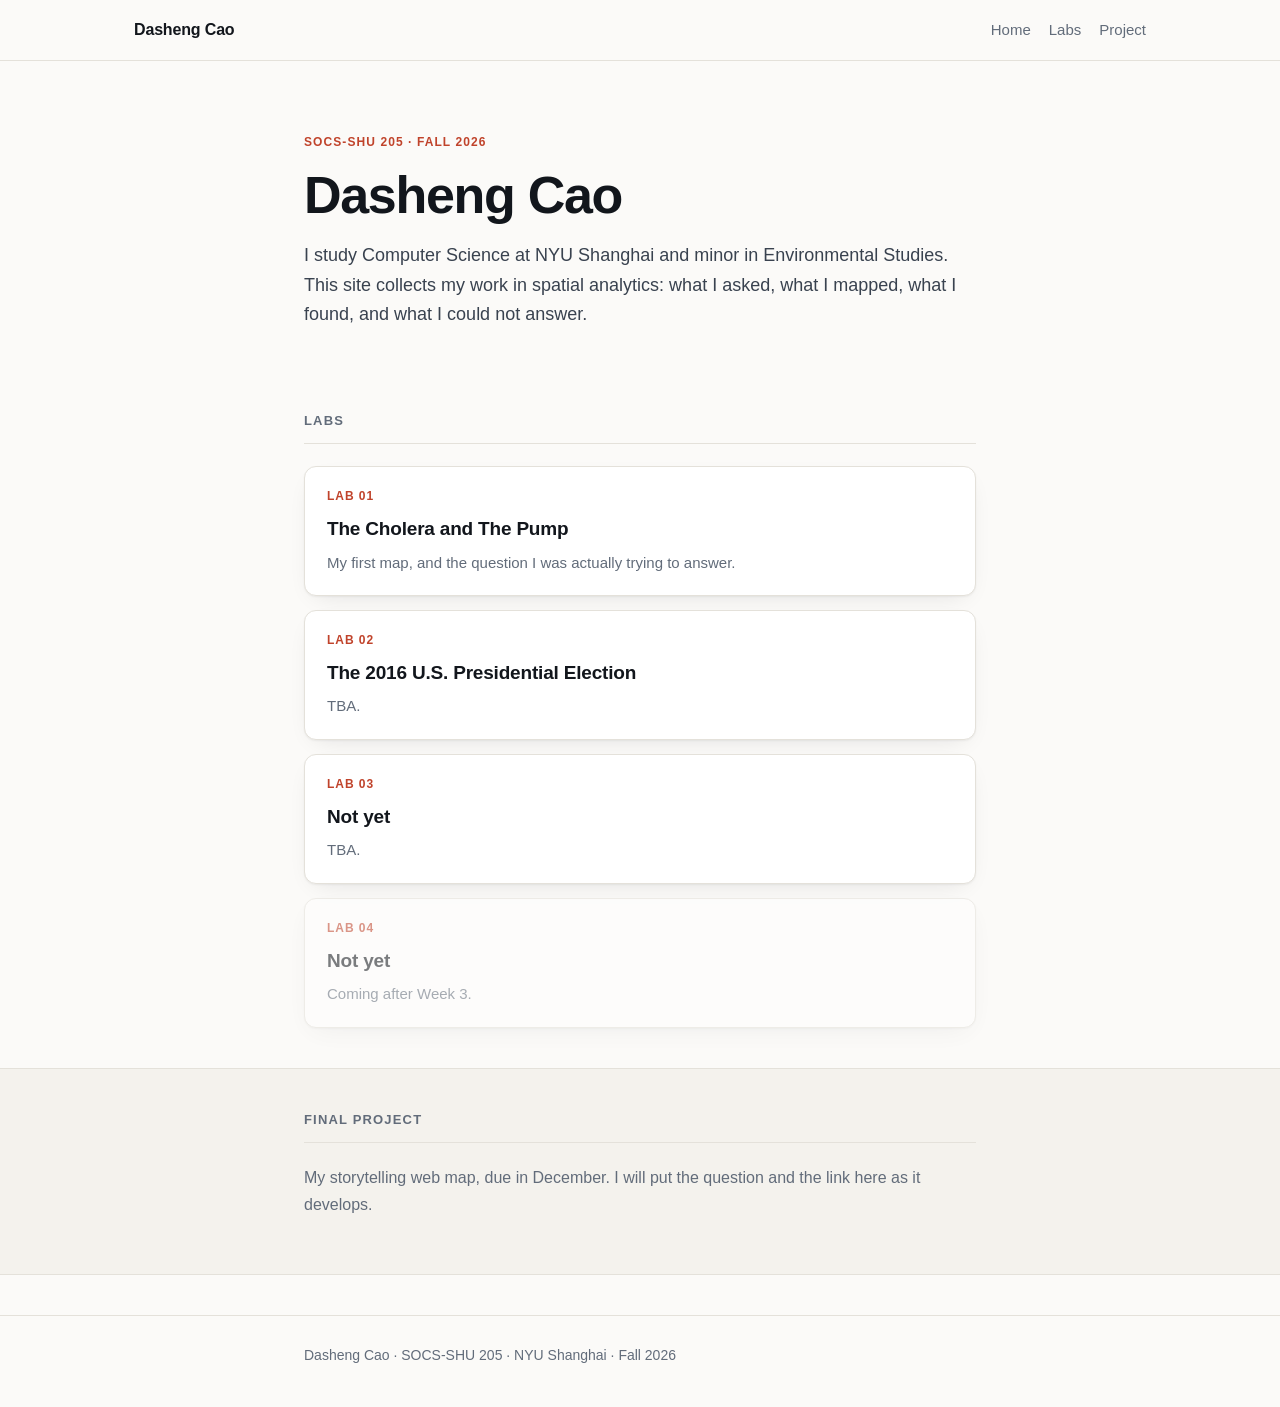
==== index.html @ b09c5251 "添加了lab02卡片的标题" ====
<!DOCTYPE html>
<html lang="en">
<head>
<meta charset="utf-8">
<meta name="viewport" content="width=device-width, initial-scale=1">

<!-- ============================================================
     EDIT THIS: the text between <title> and </title> shows up in
     the browser tab and in Google results.
     ============================================================ -->
<title>Dasheng Cao · Spatial Analytics Portfolio</title>

<meta name="description" content="Coursework and projects in spatial analytics, SOCS-SHU 205 at NYU Shanghai.">
<link rel="stylesheet" href="style.css">
</head>

<body>
<a class="skip" href="#main">Skip to content</a>

<header class="site-head">
  <div class="wrap">
    <!-- EDIT THIS: your name, as you want it read. -->
    <a class="brand" href="index.html">Dasheng Cao</a>
    <nav>
      <a href="index.html">Home</a>
      <a href="#labs">Labs</a>
      <a href="#project">Project</a>
    </nav>
  </div>
</header>

<main id="main">

  <!-- ============================================================
       THE TOP OF THE PAGE
       EDIT THIS: the kicker, the heading, and the paragraph.
       Keep the paragraph to two or three sentences.
       ============================================================ -->
  <section class="hero">
    <div class="wrap wrap-narrow">
      <p class="kicker">SOCS-SHU 205 · Fall 2026</p>
      <h1>Dasheng Cao</h1>
      <p class="lede">
        I study Computer Science at NYU Shanghai and minor in Environmental Studies. This site collects my
        work in spatial analytics: what I asked, what I mapped, what I found,
        and what I could not answer.
      </p>
    </div>
  </section>

  <!-- ============================================================
       LAB ENTRIES
       To add a lab: copy one <li> block below, paste it, edit it.
       Delete the ones you have not done yet.
       ============================================================ -->
  <section id="labs">
    <div class="wrap wrap-narrow">
      <h2>Labs</h2>
      <ul class="cards">

        <li class="card">
          <a href="labs/lab-01.html">
            <span class="card-num">Lab 01</span>
            <span class="card-title">The Cholera and The Pump</span>
            <span class="card-note">
              My first map, and the question I was actually trying to answer.
            </span>
          </a>
        </li>

        <li class="card">
          <a href="labs/lab-02.html">
            <span class="card-num">Lab 02</span>
            <span class="card-title">The 2016 U.S. Presidential Election</span>
            <span class="card-note">
              TBA.
            </span>
          </a>
        </li>

        <li class="card">
          <a href="labs/lab-03.html">
            <span class="card-num">Lab 03</span>
            <span class="card-title">Not yet</span>
            <span class="card-note">
              TBA.
            </span>
          </a>
        </li>

        <!-- Copy from here -->
        <li class="card card-todo">
          <span class="card-num">Lab 04</span>
          <span class="card-title">Not yet</span>
          <span class="card-note">Coming after Week 3.</span>
        </li>
        <!-- to here, to add another. -->

      </ul>
    </div>
  </section>

  <!-- ============================================================
       FINAL PROJECT
       Leave this here all semester. It fills up later.
       ============================================================ -->
  <section id="project" class="band">
    <div class="wrap wrap-narrow">
      <h2>Final project</h2>
      <p class="muted">
        My storytelling web map, due in December. I will put the question and
        the link here as it develops.
      </p>
    </div>
  </section>

</main>

<footer class="site-foot">
  <div class="wrap wrap-narrow">
    <!-- EDIT THIS: your name and the year. -->
    <p>Dasheng Cao · SOCS-SHU 205 · NYU Shanghai · Fall 2026</p>
  </div>
</footer>

</body>
</html>
---- style.css ----
/* ============================================================
   Your portfolio stylesheet.

   No external fonts, scripts, or CDNs. Everything loads from your
   own repository, so the site behaves the same on campus in
   Shanghai as it does anywhere else. Please keep it that way.

   START HERE: the block below controls every colour on the site.
   Change --accent to any colour you like and reload the page.
   ============================================================ */

:root {
  --bg:          #fbfaf8;   /* page background          */
  --bg-alt:      #f4f2ed;   /* alternate band           */
  --surface:     #ffffff;   /* cards                    */
  --ink:         #12161c;   /* main text                */
  --ink-soft:    #39424f;
  --muted:       #626c7a;   /* secondary text           */
  --line:        #e4e1da;   /* borders                  */
  --accent:      #c0432b;   /* EDIT THIS ONE FIRST      */
  --accent-ink:  #99331e;   /* darker accent, for links */

  --radius: 12px;
  --shadow: 0 1px 2px rgba(18,22,28,.05), 0 8px 24px -12px rgba(18,22,28,.14);

  --sans: -apple-system, BlinkMacSystemFont, "Segoe UI", "Helvetica Neue",
          "PingFang SC", "Hiragino Sans GB", "Microsoft YaHei", Roboto, Arial,
          sans-serif;
}

/* Dark mode. These are the same variables, for people whose device
   is set to dark. You do not have to touch this. */
@media (prefers-color-scheme: dark) {
  :root {
    --bg:         #0d1117;
    --bg-alt:     #12181f;
    --surface:    #161c24;
    --ink:        #e9ecef;
    --ink-soft:   #c3cad3;
    --muted:      #98a3b1;
    --line:       #262d38;
    --accent:     #ff7051;
    --accent-ink: #ff9077;
    --shadow:     0 1px 2px rgba(0,0,0,.4), 0 8px 24px -12px rgba(0,0,0,.6);
  }
}

/* ---------- basics ---------- */
*, *::before, *::after { box-sizing: border-box; }
html { -webkit-text-size-adjust: 100%; scroll-behavior: smooth; }

body {
  margin: 0;
  background: var(--bg);
  color: var(--ink);
  font-family: var(--sans);
  font-size: 16px;
  line-height: 1.65;
  -webkit-font-smoothing: antialiased;
}

img { max-width: 100%; height: auto; display: block; }
a { color: var(--accent-ink); text-underline-offset: 2px; }
a:hover { color: var(--accent); }

.wrap { width: 100%; max-width: 1060px; margin: 0 auto; padding: 0 24px; }
.wrap-narrow { max-width: 720px; }
.muted { color: var(--muted); }

.skip { position: absolute; left: -9999px; top: 0; z-index: 100;
        background: var(--accent); color: #fff; padding: 10px 16px; }
.skip:focus { left: 0; }

/* ---------- header ---------- */
.site-head {
  border-bottom: 1px solid var(--line);
  background: var(--bg);
  position: sticky; top: 0; z-index: 50;
}
.site-head .wrap {
  display: flex; align-items: center; gap: 20px;
  min-height: 60px; flex-wrap: wrap;
}
.brand {
  font-weight: 600; color: var(--ink); text-decoration: none;
  margin-right: auto; letter-spacing: -0.01em;
}
.site-head nav { display: flex; gap: 18px; }
.site-head nav a { color: var(--muted); text-decoration: none; font-size: 15px; }
.site-head nav a:hover { color: var(--accent); }

/* ---------- hero ---------- */
.hero { padding: 72px 0 40px; }
.kicker {
  font-size: 12px; font-weight: 600; letter-spacing: .09em;
  text-transform: uppercase; color: var(--accent); margin: 0 0 14px;
}
.hero h1 {
  font-size: clamp(34px, 6vw, 52px);
  line-height: 1.08; letter-spacing: -0.025em;
  margin: 0 0 18px; font-weight: 700;
}
.lede { font-size: 18px; color: var(--ink-soft); margin: 0; }

/* ---------- sections ---------- */
section { padding: 40px 0; }
section h2 {
  font-size: 13px; font-weight: 600; letter-spacing: .09em;
  text-transform: uppercase; color: var(--muted);
  margin: 0 0 22px; padding-bottom: 12px;
  border-bottom: 1px solid var(--line);
}
.band { background: var(--bg-alt); border-top: 1px solid var(--line);
        border-bottom: 1px solid var(--line); }

/* ---------- lab cards ---------- */
.cards { list-style: none; margin: 0; padding: 0; display: grid; gap: 14px; }
.card {
  background: var(--surface); border: 1px solid var(--line);
  border-radius: var(--radius); box-shadow: var(--shadow);
}
.card > a, .card > span:first-child { display: block; }
.card > a {
  padding: 20px 22px; text-decoration: none; color: inherit;
  border-radius: var(--radius);
}
.card > a:hover { border-color: var(--accent); }
.card-todo { padding: 20px 22px; opacity: .55; }

.card-num {
  display: block; font-size: 12px; font-weight: 600;
  letter-spacing: .08em; text-transform: uppercase;
  color: var(--accent); margin-bottom: 6px;
}
.card-title { display: block; font-size: 19px; font-weight: 650;
              letter-spacing: -0.01em; margin-bottom: 6px; }
.card-note { display: block; font-size: 15px; color: var(--muted); }

/* ---------- lab entry pages ---------- */
.entry { padding: 56px 0 24px; }
.entry h1 {
  font-size: clamp(28px, 4.5vw, 40px); line-height: 1.15;
  letter-spacing: -0.02em; margin: 0 0 16px; font-weight: 700;
}
.entry h2 {
  font-size: 13px; font-weight: 600; letter-spacing: .09em;
  text-transform: uppercase; color: var(--muted);
  margin: 38px 0 12px; padding-bottom: 10px;
  border-bottom: 1px solid var(--line);
}
.entry p { margin: 0 0 16px; }

/* A map or image with a caption under it. */
figure { margin: 26px 0; }
figure img, figure iframe {
  width: 100%; border: 1px solid var(--line);
  border-radius: var(--radius); display: block;
}
figure iframe { height: 480px; }
figcaption { font-size: 14px; color: var(--muted); margin-top: 10px; }

/* The limitations box. Every entry needs one. */
.limits {
  background: var(--bg-alt); border: 1px solid var(--line);
  border-left: 3px solid var(--accent);
  border-radius: 0 var(--radius) var(--radius) 0;
  padding: 18px 22px; margin: 26px 0;
}
.limits p:last-child { margin-bottom: 0; }

.back { display: inline-block; margin-top: 32px; font-size: 15px; }

/* ---------- footer ---------- */
.site-foot {
  border-top: 1px solid var(--line); margin-top: 40px;
  padding: 28px 0 40px; color: var(--muted); font-size: 14px;
}
.site-foot p { margin: 0; }

/* ---------- phones ---------- */
@media (max-width: 600px) {
  .hero { padding: 48px 0 28px; }
  figure iframe { height: 340px; }
}
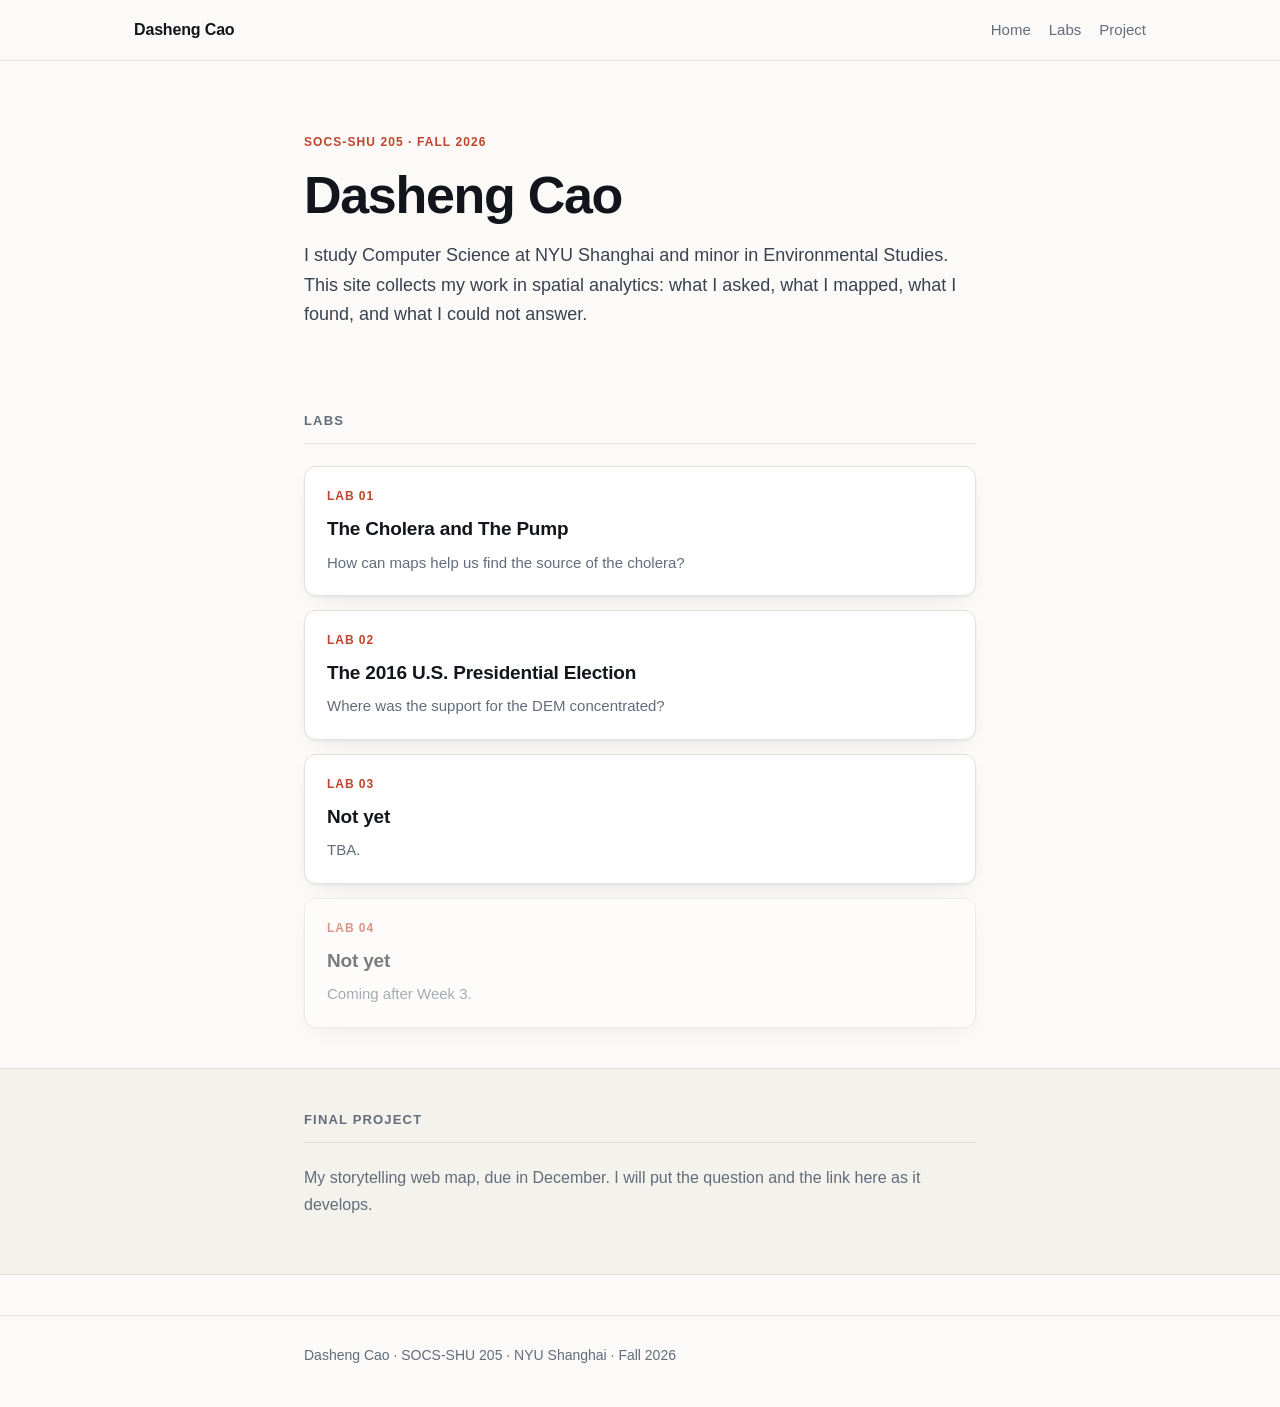
==== commit 4fa09150: "修改lab01和02的卡片的card-note" ====
--- a/index.html
+++ b/index.html
@@ -63,7 +63,7 @@
             <span class="card-num">Lab 01</span>
             <span class="card-title">The Cholera and The Pump</span>
             <span class="card-note">
-              My first map, and the question I was actually trying to answer.
+              How can maps help us find the source of the cholera?
             </span>
           </a>
         </li>
@@ -73,7 +73,7 @@
             <span class="card-num">Lab 02</span>
             <span class="card-title">The 2016 U.S. Presidential Election</span>
             <span class="card-note">
-              TBA.
+              Where was the support for the DEM concentrated?
             </span>
           </a>
         </li>
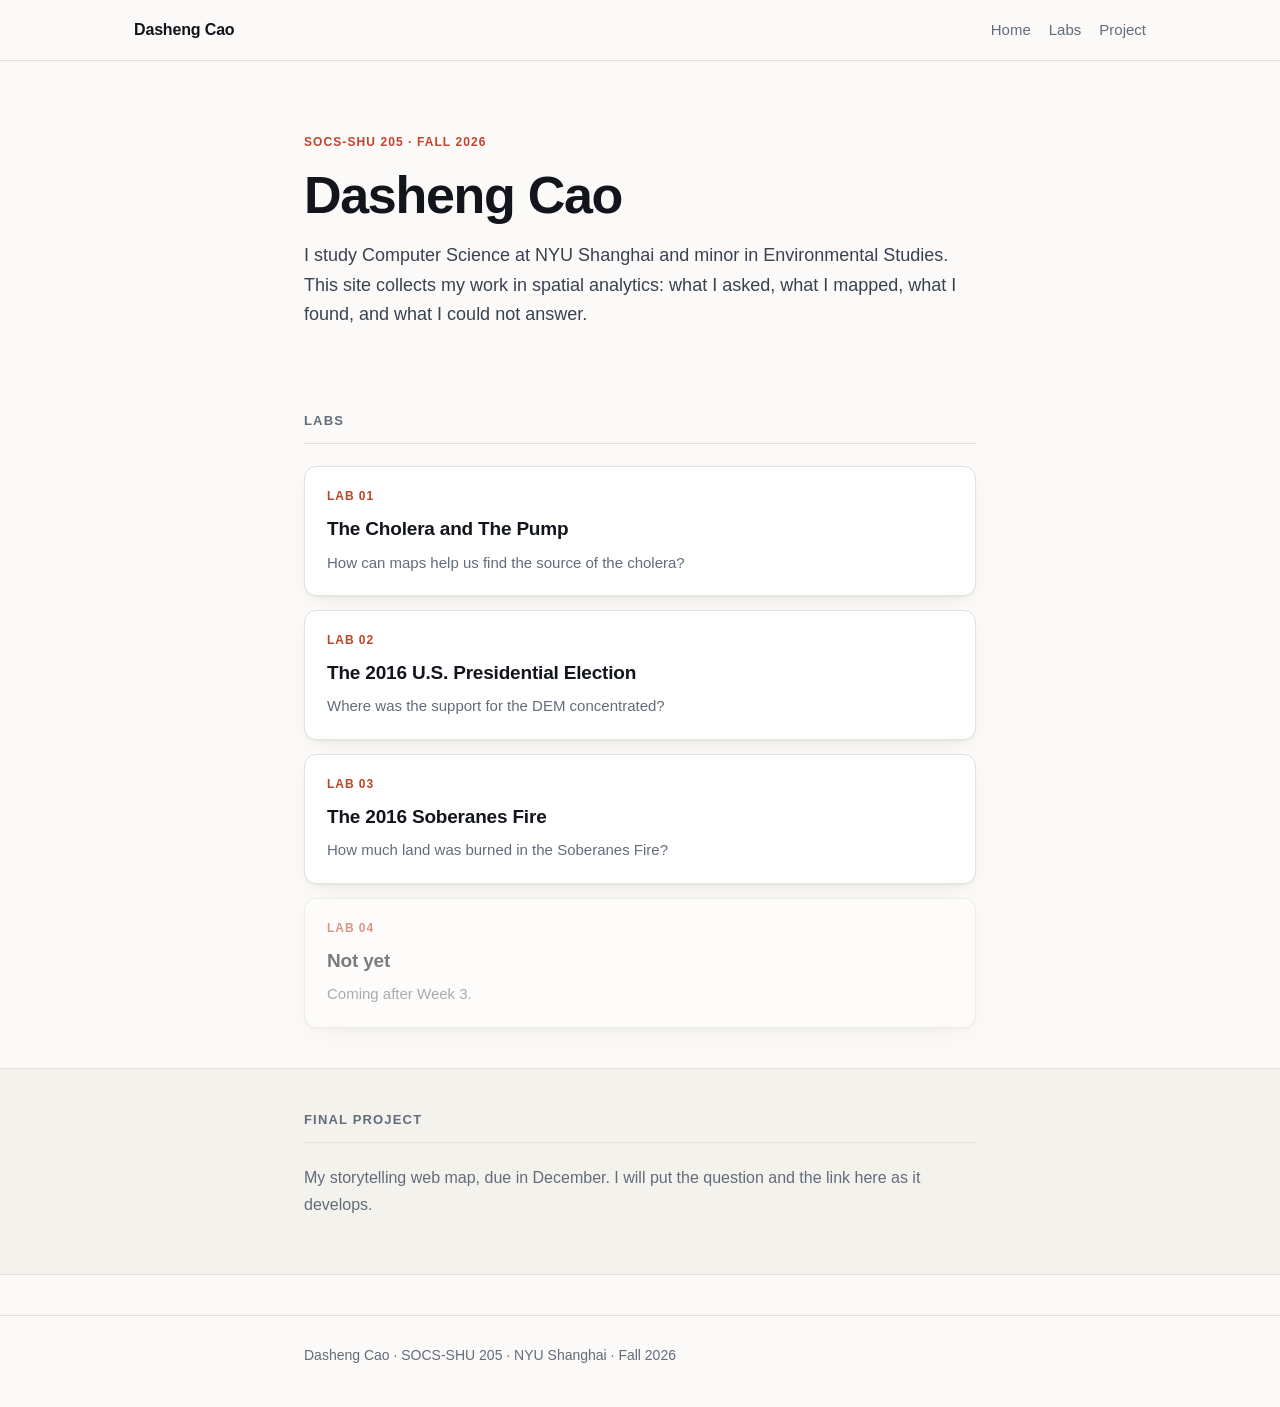
==== commit aa7bb660: "更新lab03卡片的标题与副标题。" ====
--- a/index.html
+++ b/index.html
@@ -81,9 +81,9 @@
         <li class="card">
           <a href="labs/lab-03.html">
             <span class="card-num">Lab 03</span>
-            <span class="card-title">Not yet</span>
+            <span class="card-title">The 2016 Soberanes Fire</span>
             <span class="card-note">
-              TBA.
+              How much land was burned in the Soberanes Fire?
             </span>
           </a>
         </li>
--- a/style.css
+++ b/style.css
@@ -150,6 +150,43 @@
 }
 .entry p { margin: 0 0 16px; }
 
+/* Code blocks (e.g. ArcGIS Arcade expressions). */
+.entry pre {
+  margin: 0 0 16px;
+  padding: 16px 18px;
+  background: var(--bg-alt);
+  border: 1px solid var(--line);
+  border-radius: var(--radius);
+  overflow-x: auto;
+  font-size: 14px;
+  line-height: 1.55;
+  font-family: ui-monospace, "SF Mono", "Cascadia Mono", "Segoe UI Mono",
+               Consolas, monospace;
+}
+
+/* Tables (results tables in entries). */
+.entry table {
+  width: 100%;
+  border-collapse: collapse;
+  margin: 0 0 16px;
+  font-size: 14px;
+}
+.entry th,
+.entry td {
+  border: 1px solid var(--line);
+  padding: 8px 12px;
+  text-align: left;
+  vertical-align: top;
+}
+.entry thead th {
+  background: var(--bg-alt);
+}
+.entry td.num,
+.entry th.num {
+  text-align: right;
+  font-variant-numeric: tabular-nums;
+}
+
 /* A map or image with a caption under it. */
 figure { margin: 26px 0; }
 figure img, figure iframe {
@@ -167,6 +204,7 @@
   padding: 18px 22px; margin: 26px 0;
 }
 .limits p:last-child { margin-bottom: 0; }
+.limits table thead th { background: var(--surface); }
 
 .back { display: inline-block; margin-top: 32px; font-size: 15px; }
 
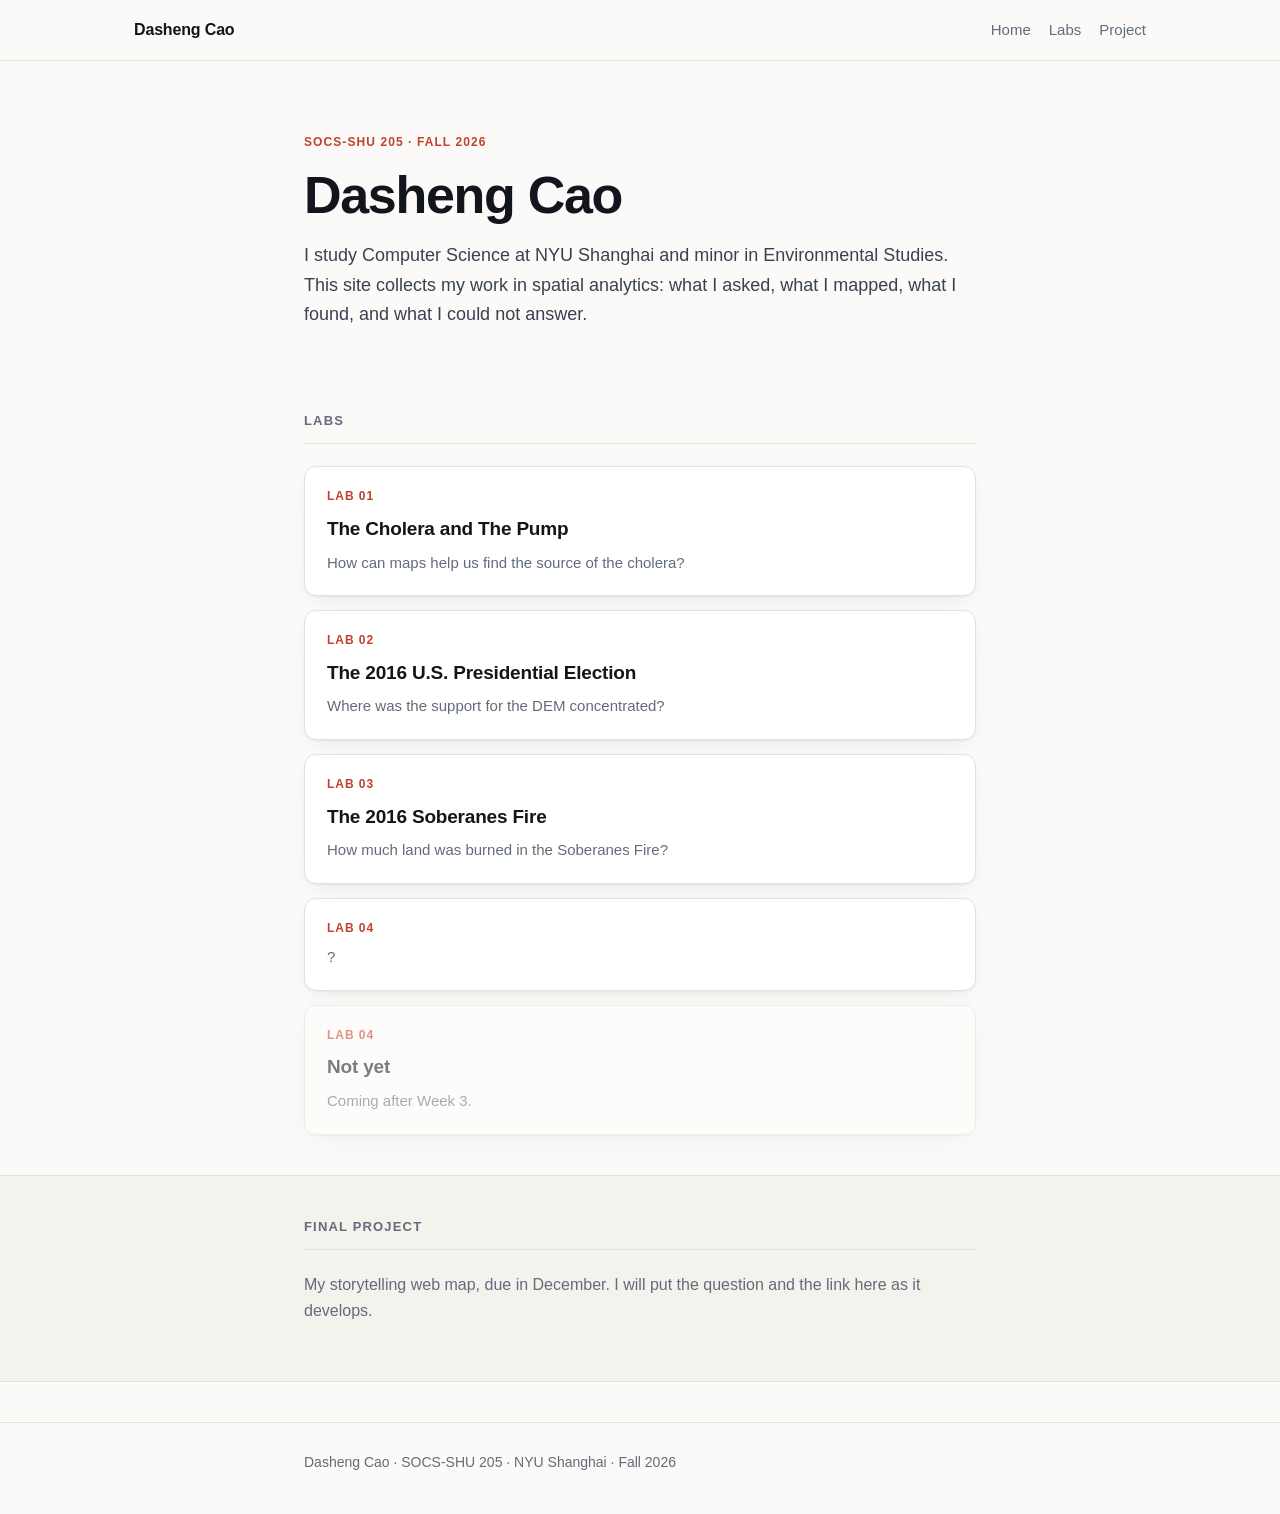
==== commit e110e451: "index.html里新增lab4的卡片。新增lab-04.html。" ====
--- a/index.html
+++ b/index.html
@@ -88,6 +88,16 @@
           </a>
         </li>
 
+        <li class="card">
+          <a href="labs/lab-04.html">
+            <span class="card-num">Lab 04</span>
+            <span class="card-title"></span>
+            <span class="card-note">
+              ?
+            </span>
+          </a>
+        </li>
+
         <!-- Copy from here -->
         <li class="card card-todo">
           <span class="card-num">Lab 04</span>
--- a/style.css
+++ b/style.css
@@ -187,6 +187,14 @@
   font-variant-numeric: tabular-nums;
 }
 
+/* Horizontal scroll wrapper so wide tables don't overflow on phones. */
+.table-scroll {
+  overflow-x: auto;
+  -webkit-overflow-scrolling: touch;
+  margin: 0 0 16px;
+}
+.table-scroll table { margin: 0; }
+
 /* A map or image with a caption under it. */
 figure { margin: 26px 0; }
 figure img, figure iframe {
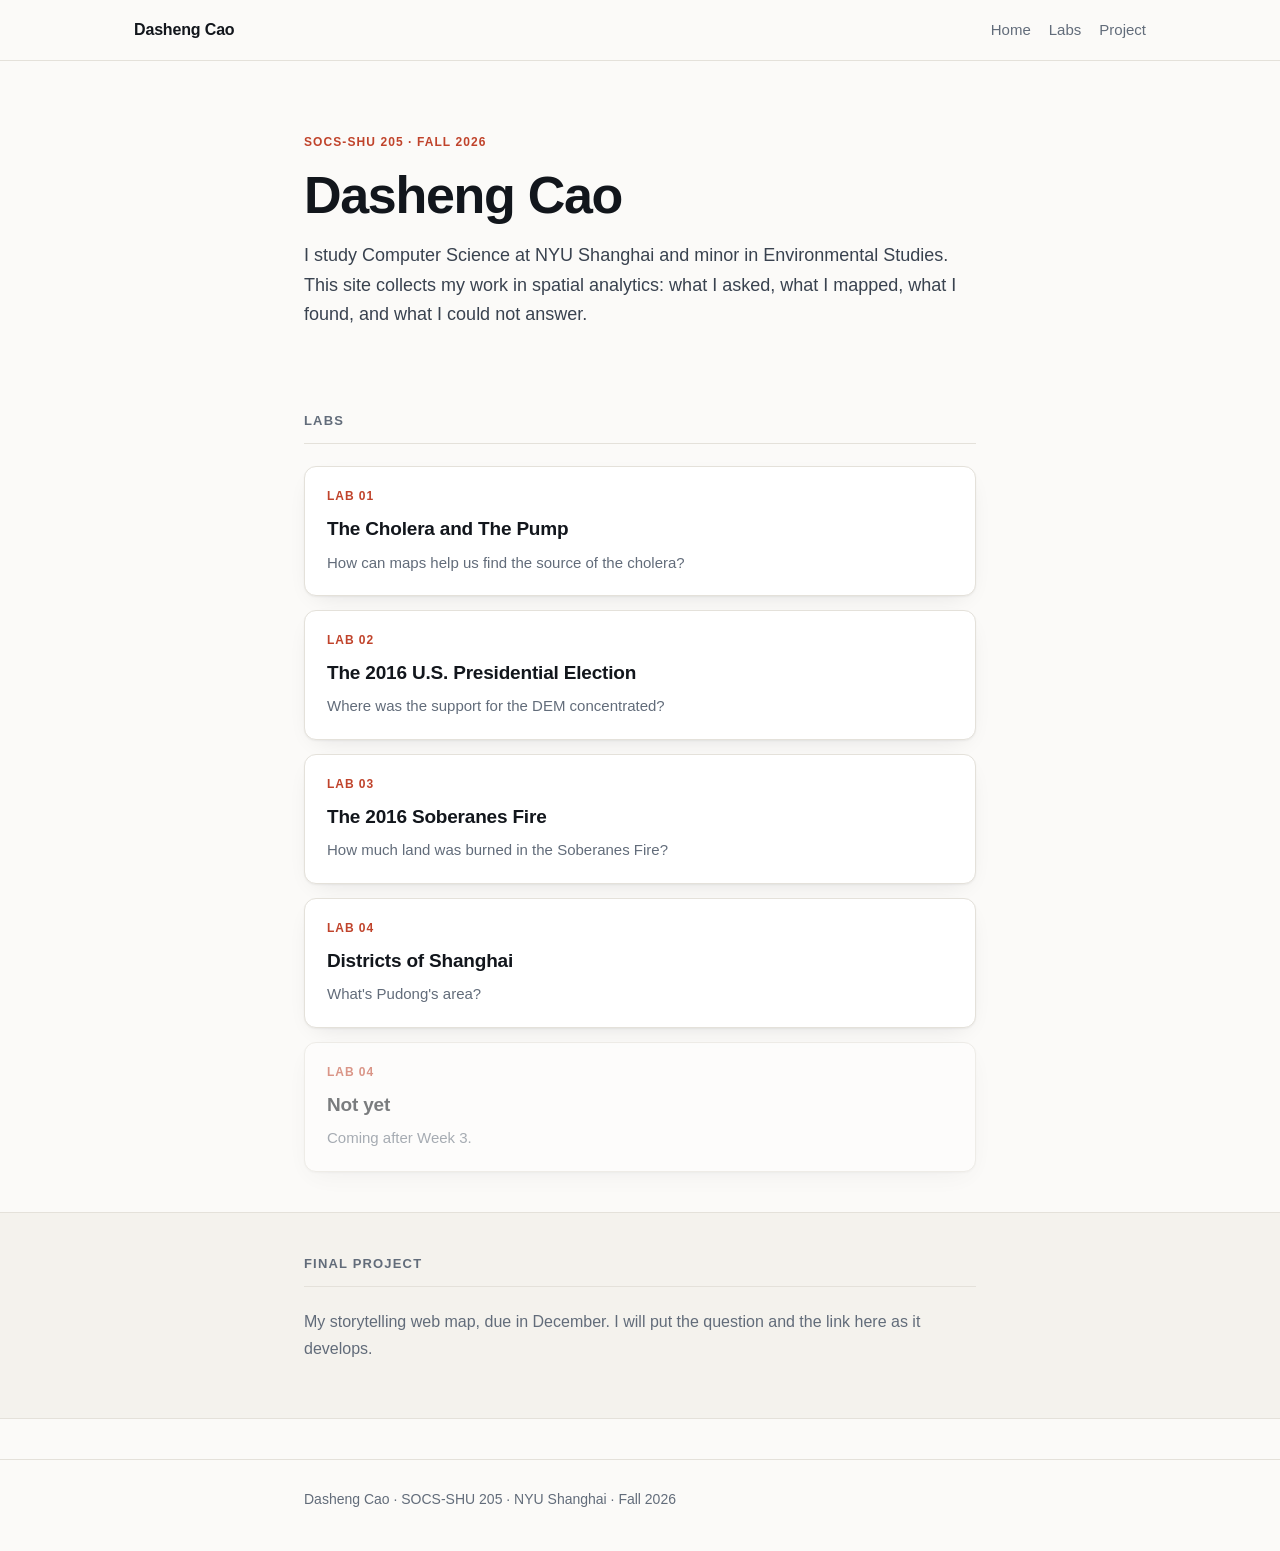
==== commit b4b31f6c: "完成了lab-04。更改index里面lab4的卡片。" ====
--- a/index.html
+++ b/index.html
@@ -91,9 +91,9 @@
         <li class="card">
           <a href="labs/lab-04.html">
             <span class="card-num">Lab 04</span>
-            <span class="card-title"></span>
+            <span class="card-title">Districts of Shanghai</span>
             <span class="card-note">
-              ?
+              What's Pudong's area?
             </span>
           </a>
         </li>
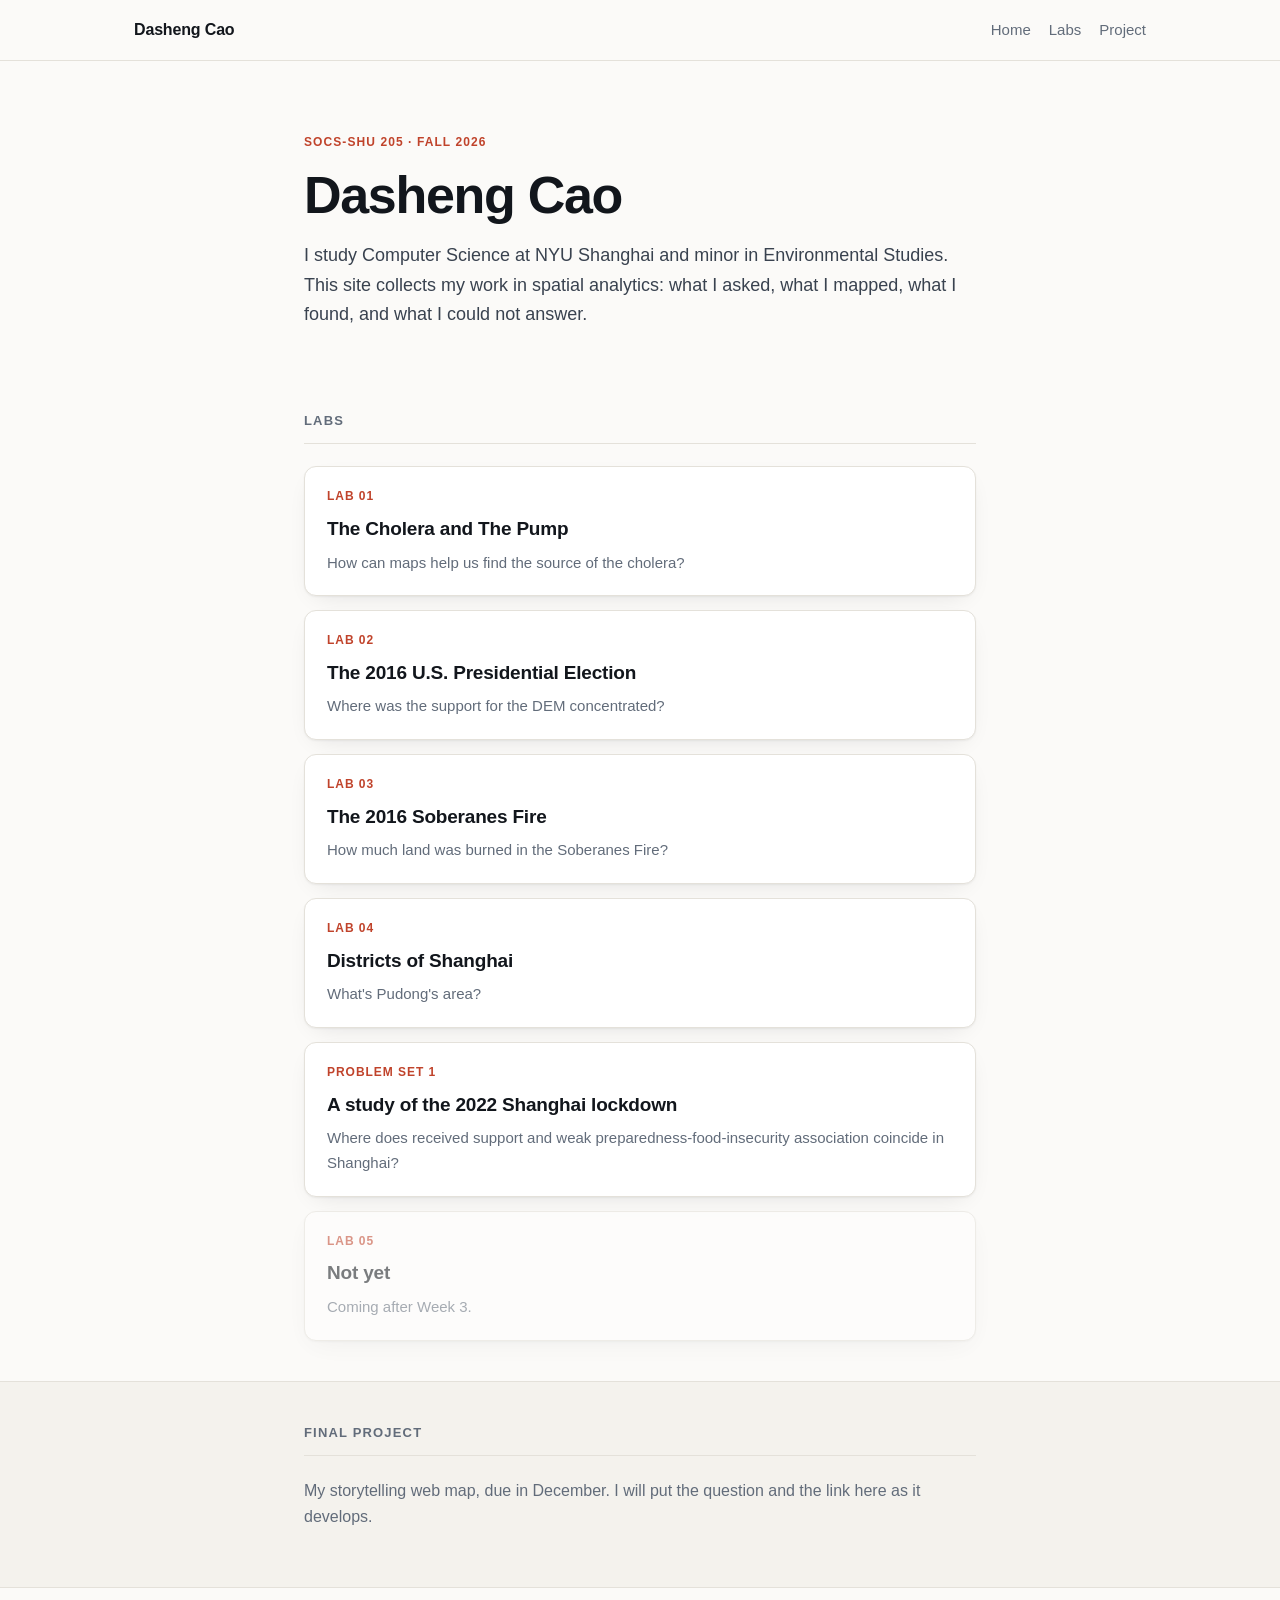
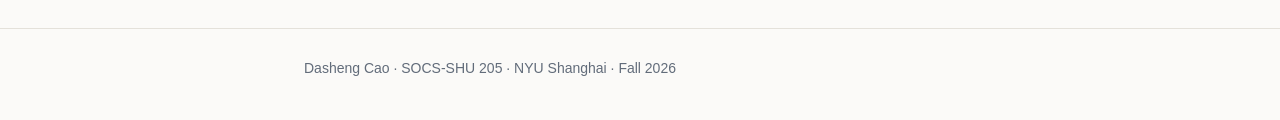
==== commit 6d8268cc: "新增了Problem Set 1的完整内容与卡片" ====
--- a/index.html
+++ b/index.html
@@ -98,9 +98,19 @@
           </a>
         </li>
 
+        <li class="card">
+          <a href="labs/PS1.html">
+            <span class="card-num">Problem Set 1</span>
+            <span class="card-title">A study of the 2022 Shanghai lockdown</span>
+            <span class="card-note">
+              Where does received support and weak preparedness-food-insecurity association coincide in Shanghai?
+            </span>
+          </a>
+        </li>
+
         <!-- Copy from here -->
         <li class="card card-todo">
-          <span class="card-num">Lab 04</span>
+          <span class="card-num">Lab 05</span>
           <span class="card-title">Not yet</span>
           <span class="card-note">Coming after Week 3.</span>
         </li>
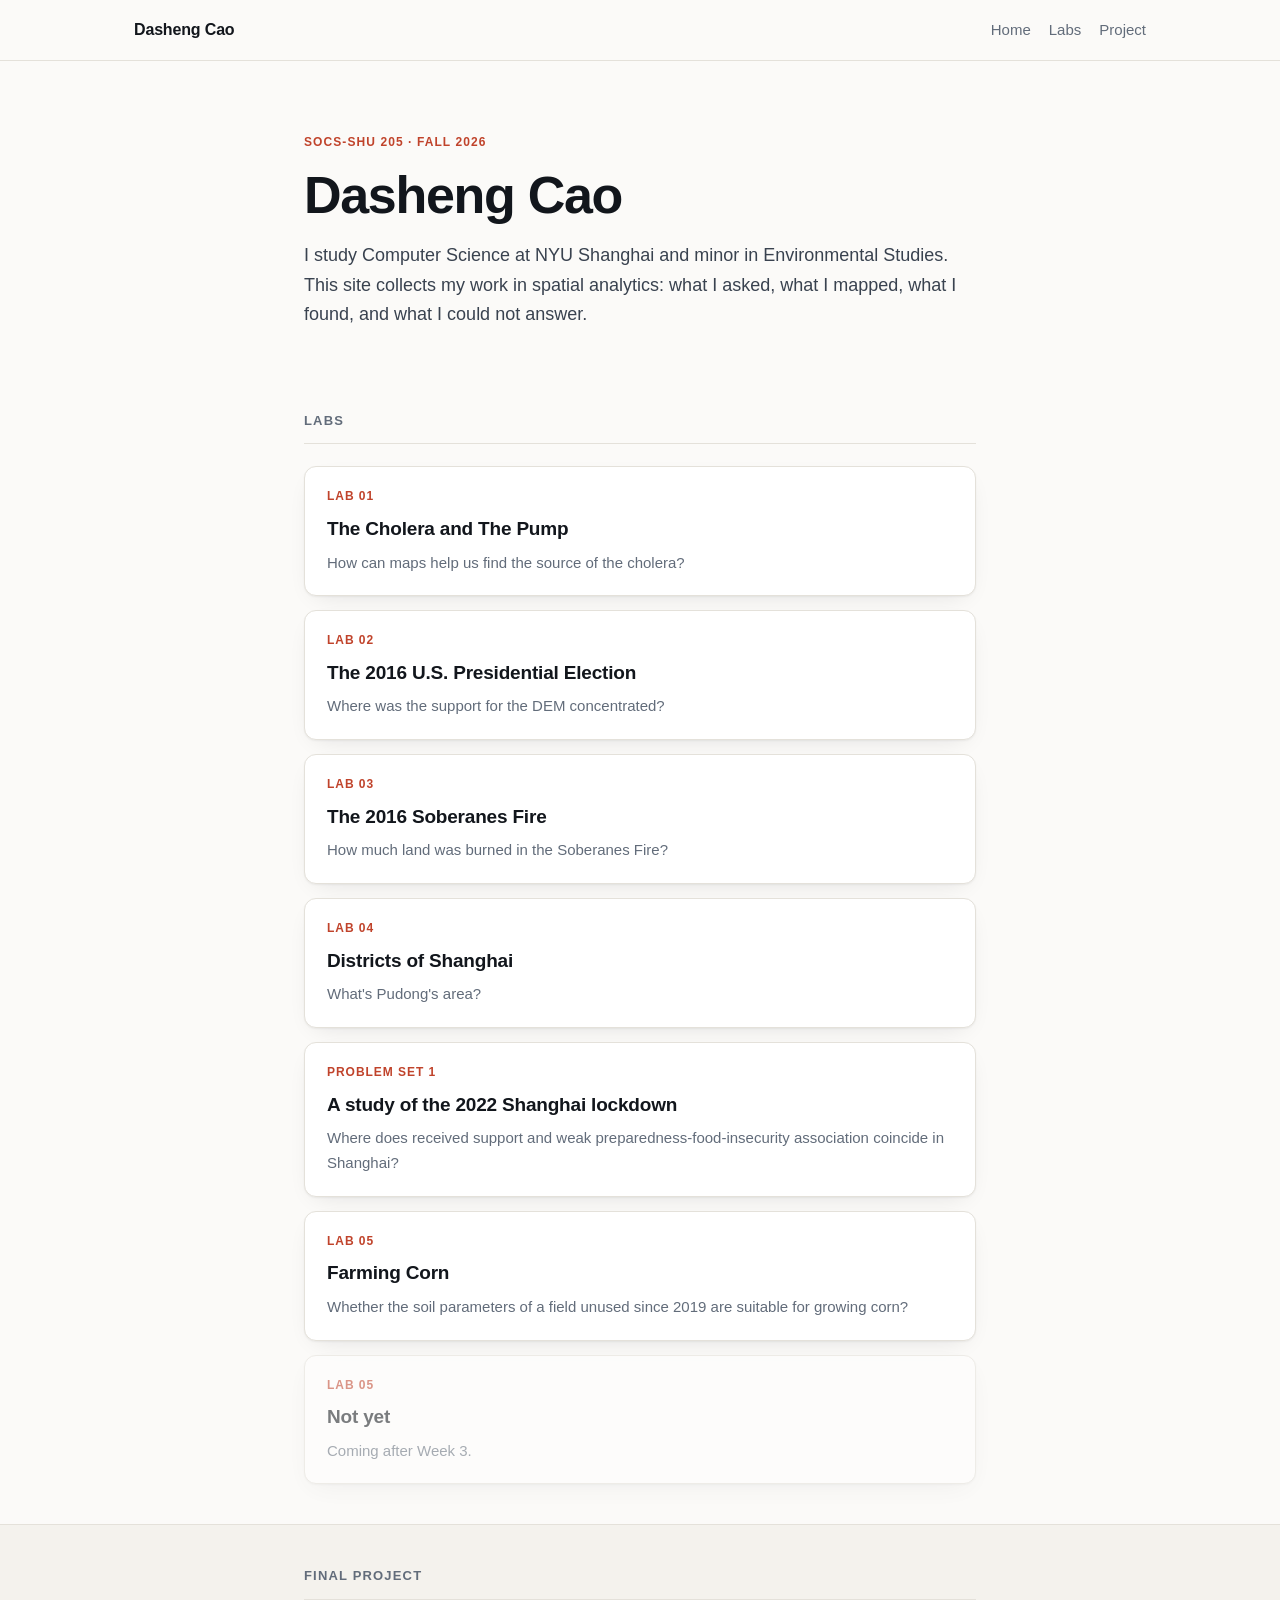
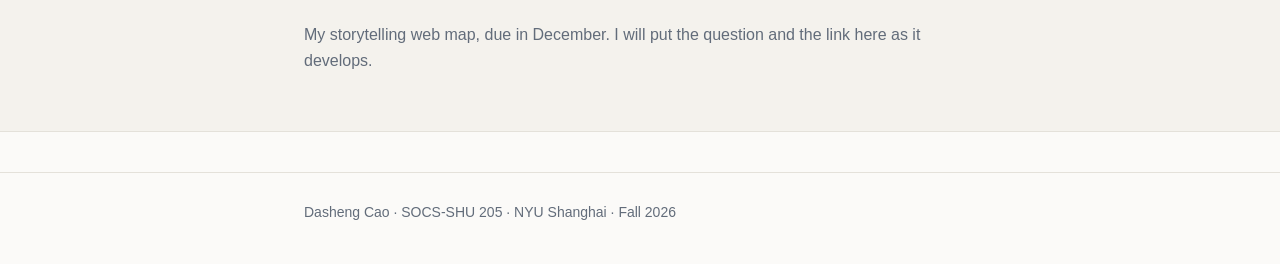
==== commit b89c0020: "增加了lab05的内容" ====
--- a/index.html
+++ b/index.html
@@ -108,6 +108,16 @@
           </a>
         </li>
 
+        <li class="card">
+          <a href="labs/lab-05.html">
+            <span class="card-num">Lab 05</span>
+            <span class="card-title">Farming Corn</span>
+            <span class="card-note">
+              Whether the soil parameters of a field unused since 2019 are suitable for growing corn?
+            </span>
+          </a>
+        </li>
+
         <!-- Copy from here -->
         <li class="card card-todo">
           <span class="card-num">Lab 05</span>
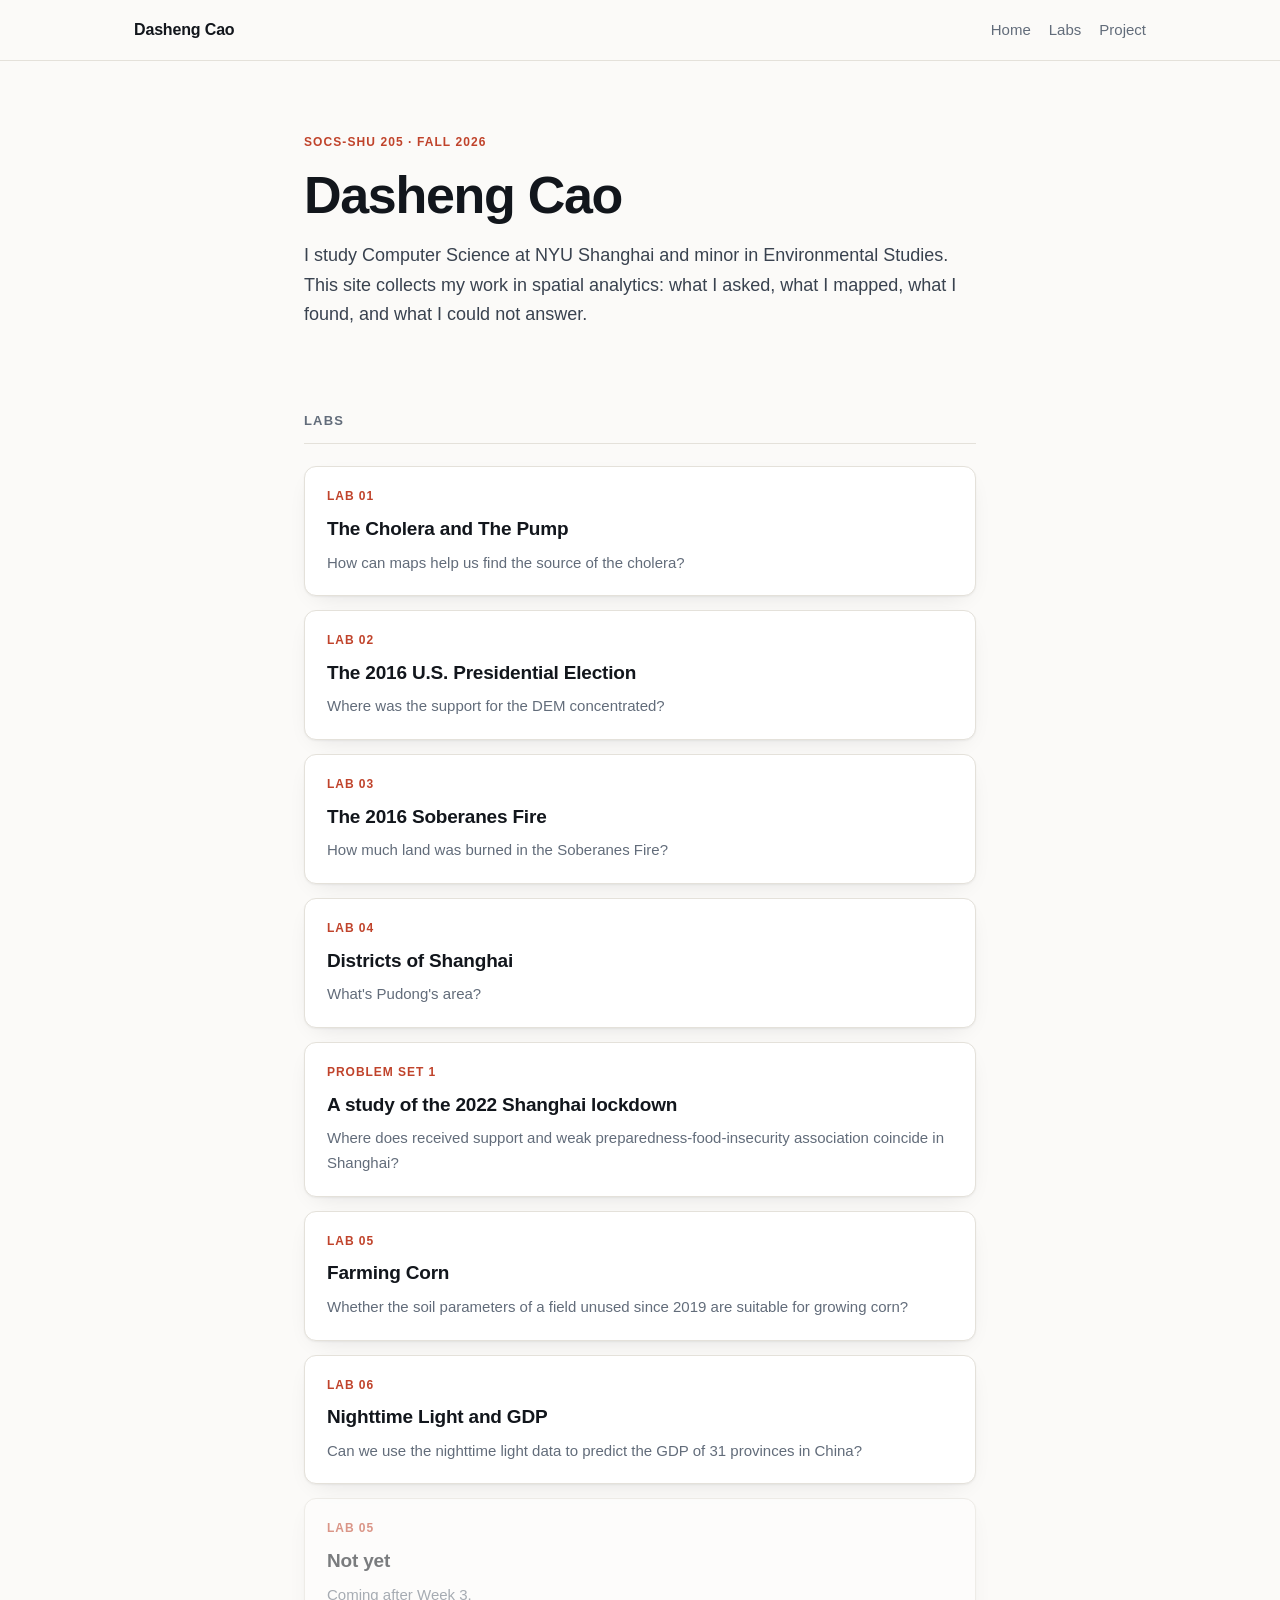
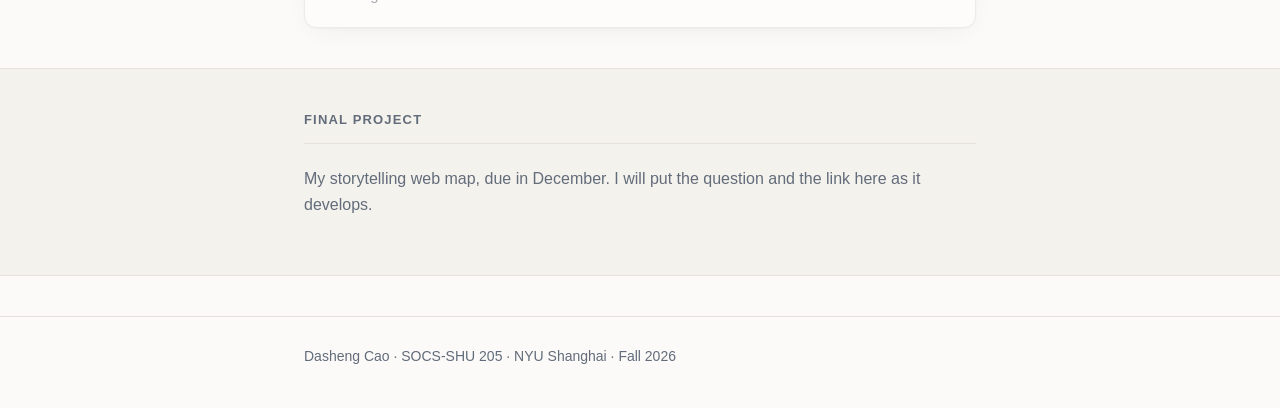
==== commit 6d08d9a5: "增加了lab06的内容" ====
--- a/index.html
+++ b/index.html
@@ -118,6 +118,16 @@
           </a>
         </li>
 
+        <li class="card">
+          <a href="labs/lab-06.html">
+            <span class="card-num">Lab 06</span>
+            <span class="card-title">Nighttime Light and GDP</span>
+            <span class="card-note">
+              Can we use the nighttime light data to predict the GDP of 31 provinces in China?
+            </span>
+          </a>
+        </li>
+
         <!-- Copy from here -->
         <li class="card card-todo">
           <span class="card-num">Lab 05</span>
